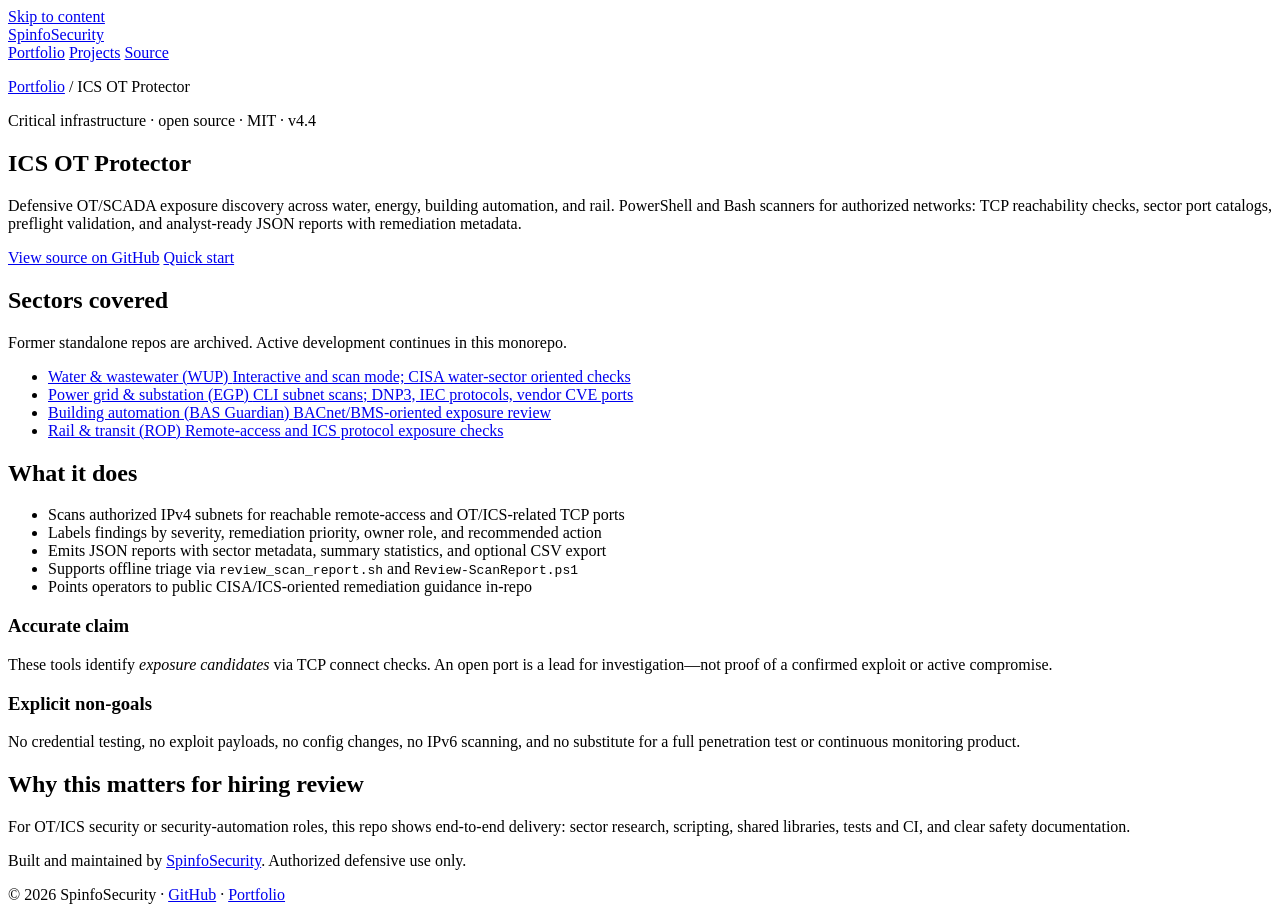
==== portfolio-site/projects/ics-ot-protector/index.html @ dabac3e3 "Add portfolio site readability and SEO improvements Mirror updated spinfosecurity.github.io content " ====
<!DOCTYPE html>
<html lang="en">
<head>
  <meta charset="utf-8">
  <meta name="viewport" content="width=device-width, initial-scale=1">
  <title>ICS OT Protector | OT/ICS Exposure Scanners (PowerShell + Bash)</title>
  <meta name="description" content="ICS OT Protector is an open-source monorepo of defensive OT/SCADA exposure scanners for water, energy, BACnet/BMS, and rail. TCP reachability only. JSON reports with remediation metadata, preflight validation, and offline review CLI.">
  <meta name="robots" content="index,follow,max-snippet:-1">
  <meta name="keywords" content="ICS security scanner, OT security tool, SCADA exposure assessment, PowerShell ICS, Bash SCADA scanner, BACnet security, DNP3 scanner, Modbus TCP, CISA AA26-097A, critical infrastructure cybersecurity">
  <link rel="canonical" href="https://spinfosecurity.github.io/projects/ics-ot-protector/">
  <link rel="icon" href="/favicon.svg" type="image/svg+xml">
  <meta name="theme-color" content="#0c6f74">
  <meta property="og:type" content="website">
  <meta property="og:locale" content="en_US">
  <meta property="og:site_name" content="SpinfoSecurity">
  <meta property="og:title" content="ICS OT Protector | Defensive OT/ICS Exposure Scanners">
  <meta property="og:description" content="Authorized defensive scanners for water, energy, BAS, and rail OT/SCADA exposure discovery. JSON reports, remediation metadata, CI-validated PowerShell and Bash.">
  <meta property="og:url" content="https://spinfosecurity.github.io/projects/ics-ot-protector/">
  <meta name="twitter:card" content="summary">
  <meta name="twitter:title" content="ICS OT Protector | OT/ICS Exposure Scanners">
  <meta name="twitter:description" content="Open-source PowerShell and Bash monorepo for authorized OT/SCADA exposure discovery across four sectors.">
  <link rel="preconnect" href="https://fonts.googleapis.com">
  <link rel="preconnect" href="https://fonts.gstatic.com" crossorigin>
  <link href="https://fonts.googleapis.com/css2?family=Fraunces:opsz,wght@9..144,500;9..144,650&family=IBM+Plex+Mono:wght@500;600&family=Source+Sans+3:wght@450;600;700&display=swap" rel="stylesheet">
  <link rel="stylesheet" href="/styles.css">
  <script type="application/ld+json">
  {
    "@context": "https://schema.org",
    "@graph": [
      {
        "@type": "BreadcrumbList",
        "itemListElement": [
          {
            "@type": "ListItem",
            "position": 1,
            "name": "Portfolio",
            "item": "https://spinfosecurity.github.io/"
          },
          {
            "@type": "ListItem",
            "position": 2,
            "name": "ICS OT Protector",
            "item": "https://spinfosecurity.github.io/projects/ics-ot-protector/"
          }
        ]
      },
      {
        "@type": "SoftwareApplication",
        "name": "ICS OT Protector",
        "applicationCategory": "SecurityApplication",
        "applicationSubCategory": "OT/ICS exposure discovery",
        "operatingSystem": "Windows, Linux, macOS",
        "url": "https://github.com/spinfosecurity/ics-ot-protector",
        "downloadUrl": "https://github.com/spinfosecurity/ics-ot-protector",
        "softwareVersion": "4.4",
        "license": "https://opensource.org/licenses/MIT",
        "author": {
          "@type": "Person",
          "name": "SpinfoSecurity",
          "url": "https://spinfosecurity.github.io/"
        },
        "description": "Open-source collection of sector-specific OT/SCADA exposure scanners using TCP reachability checks, with PowerShell and Bash implementations, JSON reporting, remediation metadata, and offline triage helpers.",
        "offers": {
          "@type": "Offer",
          "price": "0",
          "priceCurrency": "USD"
        },
        "featureList": [
          "Water and wastewater OT exposure scanning",
          "Power grid and substation OT exposure scanning",
          "Building automation and BACnet exposure scanning",
          "Rail and transit OT exposure scanning",
          "Severity-ranked JSON reports with remediation metadata",
          "Preflight validation and scan progress",
          "Offline report review CLI",
          "Authorized defensive use only"
        ]
      }
    ]
  }
  </script>
</head>
<body>
  <a class="skip-link" href="#main">Skip to content</a>

  <header class="wrap top">
    <a class="brand" href="/">SpinfoSecurity</a>
    <nav class="nav" aria-label="Primary">
      <a href="/">Portfolio</a>
      <a href="/#proof">Projects</a>
      <a href="https://github.com/spinfosecurity/ics-ot-protector" aria-current="page">Source</a>
    </nav>
  </header>

  <main id="main" class="wrap prose">
    <p class="breadcrumb"><a href="/">Portfolio</a> / ICS OT Protector</p>

    <section class="hero" aria-labelledby="project-title">
      <p class="kicker">Critical infrastructure · open source · MIT · v4.4</p>
      <h1 id="project-title" class="hero-title">ICS OT Protector</h1>
      <p class="lede">Defensive OT/SCADA exposure discovery across water, energy, building automation, and rail. PowerShell and Bash scanners for authorized networks: TCP reachability checks, sector port catalogs, preflight validation, and analyst-ready JSON reports with remediation metadata.</p>
      <div class="actions">
        <a class="btn" href="https://github.com/spinfosecurity/ics-ot-protector">View source on GitHub</a>
        <a class="btn btn-ghost" href="https://github.com/spinfosecurity/ics-ot-protector#quick-start">Quick start</a>
      </div>
    </section>

    <section class="section" aria-labelledby="sectors-heading">
      <h2 id="sectors-heading">Sectors covered</h2>
      <p class="section-intro">Former standalone repos are archived. Active development continues in this monorepo.</p>
      <ul class="sector-list">
        <li>
          <a href="https://github.com/spinfosecurity/ics-ot-protector/tree/main/scanners/water">
            Water &amp; wastewater (WUP)
            <span>Interactive and scan mode; CISA water-sector oriented checks</span>
          </a>
        </li>
        <li>
          <a href="https://github.com/spinfosecurity/ics-ot-protector/tree/main/scanners/energy-grid">
            Power grid &amp; substation (EGP)
            <span>CLI subnet scans; DNP3, IEC protocols, vendor CVE ports</span>
          </a>
        </li>
        <li>
          <a href="https://github.com/spinfosecurity/ics-ot-protector/tree/main/scanners/bas">
            Building automation (BAS Guardian)
            <span>BACnet/BMS-oriented exposure review</span>
          </a>
        </li>
        <li>
          <a href="https://github.com/spinfosecurity/ics-ot-protector/tree/main/scanners/rail">
            Rail &amp; transit (ROP)
            <span>Remote-access and ICS protocol exposure checks</span>
          </a>
        </li>
      </ul>
    </section>

    <section class="section" aria-labelledby="does-heading">
      <h2 id="does-heading">What it does</h2>
      <ul>
        <li>Scans authorized IPv4 subnets for reachable remote-access and OT/ICS-related TCP ports</li>
        <li>Labels findings by severity, remediation priority, owner role, and recommended action</li>
        <li>Emits JSON reports with sector metadata, summary statistics, and optional CSV export</li>
        <li>Supports offline triage via <code>review_scan_report.sh</code> and <code>Review-ScanReport.ps1</code></li>
        <li>Points operators to public CISA/ICS-oriented remediation guidance in-repo</li>
      </ul>
      <div class="truth-box">
        <article>
          <h3>Accurate claim</h3>
          <p>These tools identify <em>exposure candidates</em> via TCP connect checks. An open port is a lead for investigation—not proof of a confirmed exploit or active compromise.</p>
        </article>
        <article>
          <h3>Explicit non-goals</h3>
          <p>No credential testing, no exploit payloads, no config changes, no IPv6 scanning, and no substitute for a full penetration test or continuous monitoring product.</p>
        </article>
      </div>
    </section>

    <section class="section" aria-labelledby="hire-heading">
      <h2 id="hire-heading">Why this matters for hiring review</h2>
      <p class="section-intro">For OT/ICS security or security-automation roles, this repo shows end-to-end delivery: sector research, scripting, shared libraries, tests and CI, and clear safety documentation.</p>
      <p class="notice">Built and maintained by <a href="/">SpinfoSecurity</a>. Authorized defensive use only.</p>
    </section>
  </main>

  <footer class="wrap">
    <p>© 2026 SpinfoSecurity · <a href="https://github.com/spinfosecurity/ics-ot-protector">GitHub</a> · <a href="/">Portfolio</a></p>
  </footer>
</body>
</html>
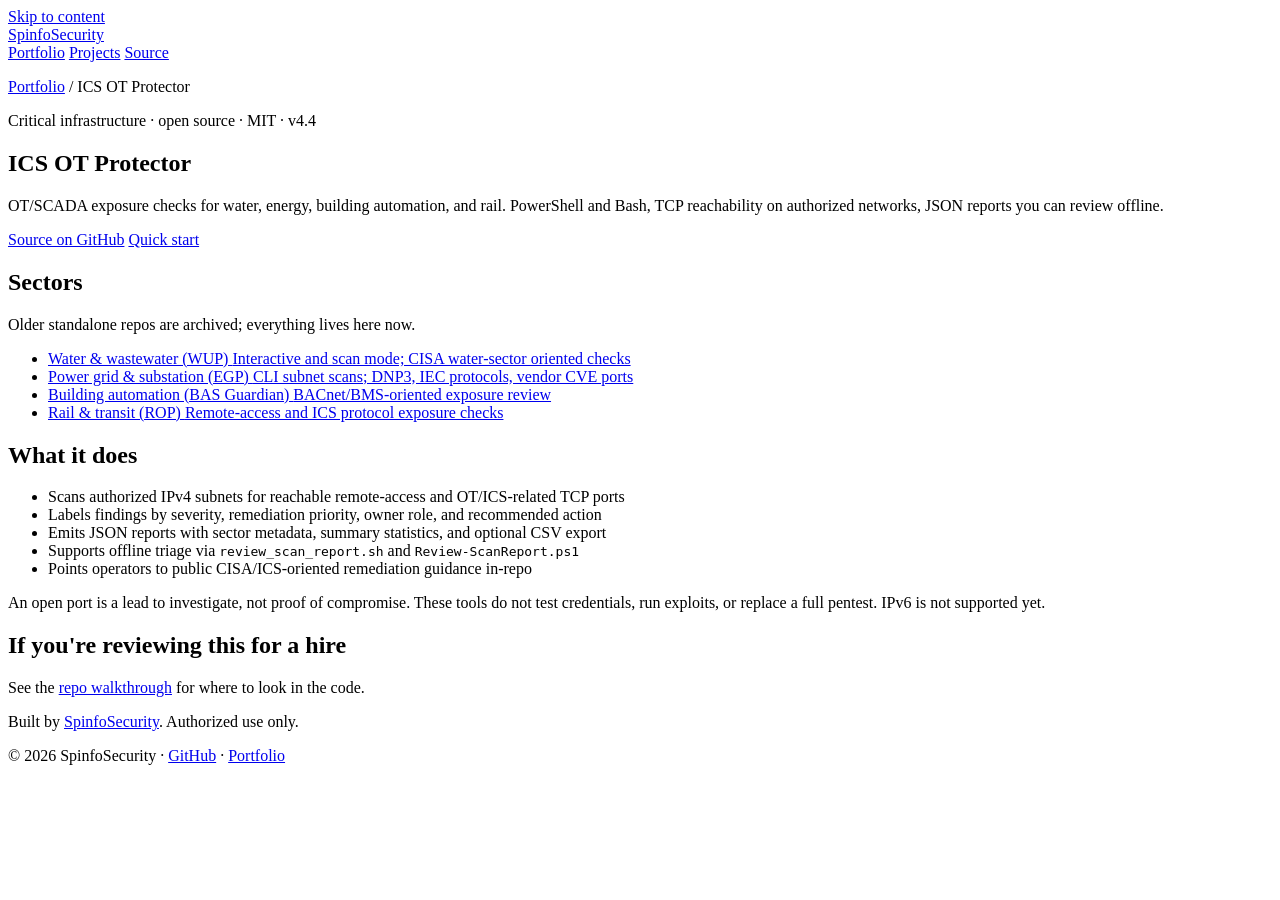
==== commit f912d52f: "Humanize hiring and portfolio documentation Rewrite employer guide, project status, and portfolio si" ====
--- a/portfolio-site/projects/ics-ot-protector/index.html
+++ b/portfolio-site/projects/ics-ot-protector/index.html
@@ -98,16 +98,16 @@
     <section class="hero" aria-labelledby="project-title">
       <p class="kicker">Critical infrastructure · open source · MIT · v4.4</p>
       <h1 id="project-title" class="hero-title">ICS OT Protector</h1>
-      <p class="lede">Defensive OT/SCADA exposure discovery across water, energy, building automation, and rail. PowerShell and Bash scanners for authorized networks: TCP reachability checks, sector port catalogs, preflight validation, and analyst-ready JSON reports with remediation metadata.</p>
+      <p class="lede">OT/SCADA exposure checks for water, energy, building automation, and rail. PowerShell and Bash, TCP reachability on authorized networks, JSON reports you can review offline.</p>
       <div class="actions">
-        <a class="btn" href="https://github.com/spinfosecurity/ics-ot-protector">View source on GitHub</a>
+        <a class="btn" href="https://github.com/spinfosecurity/ics-ot-protector">Source on GitHub</a>
         <a class="btn btn-ghost" href="https://github.com/spinfosecurity/ics-ot-protector#quick-start">Quick start</a>
       </div>
     </section>
 
     <section class="section" aria-labelledby="sectors-heading">
-      <h2 id="sectors-heading">Sectors covered</h2>
-      <p class="section-intro">Former standalone repos are archived. Active development continues in this monorepo.</p>
+      <h2 id="sectors-heading">Sectors</h2>
+      <p class="section-intro">Older standalone repos are archived; everything lives here now.</p>
       <ul class="sector-list">
         <li>
           <a href="https://github.com/spinfosecurity/ics-ot-protector/tree/main/scanners/water">
@@ -145,22 +145,13 @@
         <li>Supports offline triage via <code>review_scan_report.sh</code> and <code>Review-ScanReport.ps1</code></li>
         <li>Points operators to public CISA/ICS-oriented remediation guidance in-repo</li>
       </ul>
-      <div class="truth-box">
-        <article>
-          <h3>Accurate claim</h3>
-          <p>These tools identify <em>exposure candidates</em> via TCP connect checks. An open port is a lead for investigation—not proof of a confirmed exploit or active compromise.</p>
-        </article>
-        <article>
-          <h3>Explicit non-goals</h3>
-          <p>No credential testing, no exploit payloads, no config changes, no IPv6 scanning, and no substitute for a full penetration test or continuous monitoring product.</p>
-        </article>
-      </div>
+      <p class="notice">An open port is a lead to investigate, not proof of compromise. These tools do not test credentials, run exploits, or replace a full pentest. IPv6 is not supported yet.</p>
     </section>
 
     <section class="section" aria-labelledby="hire-heading">
-      <h2 id="hire-heading">Why this matters for hiring review</h2>
-      <p class="section-intro">For OT/ICS security or security-automation roles, this repo shows end-to-end delivery: sector research, scripting, shared libraries, tests and CI, and clear safety documentation.</p>
-      <p class="notice">Built and maintained by <a href="/">SpinfoSecurity</a>. Authorized defensive use only.</p>
+      <h2 id="hire-heading">If you're reviewing this for a hire</h2>
+      <p class="section-intro">See the <a href="https://github.com/spinfosecurity/ics-ot-protector/blob/main/docs/for-employers.md">repo walkthrough</a> for where to look in the code.</p>
+      <p class="notice">Built by <a href="/">SpinfoSecurity</a>. Authorized use only.</p>
     </section>
   </main>
 
